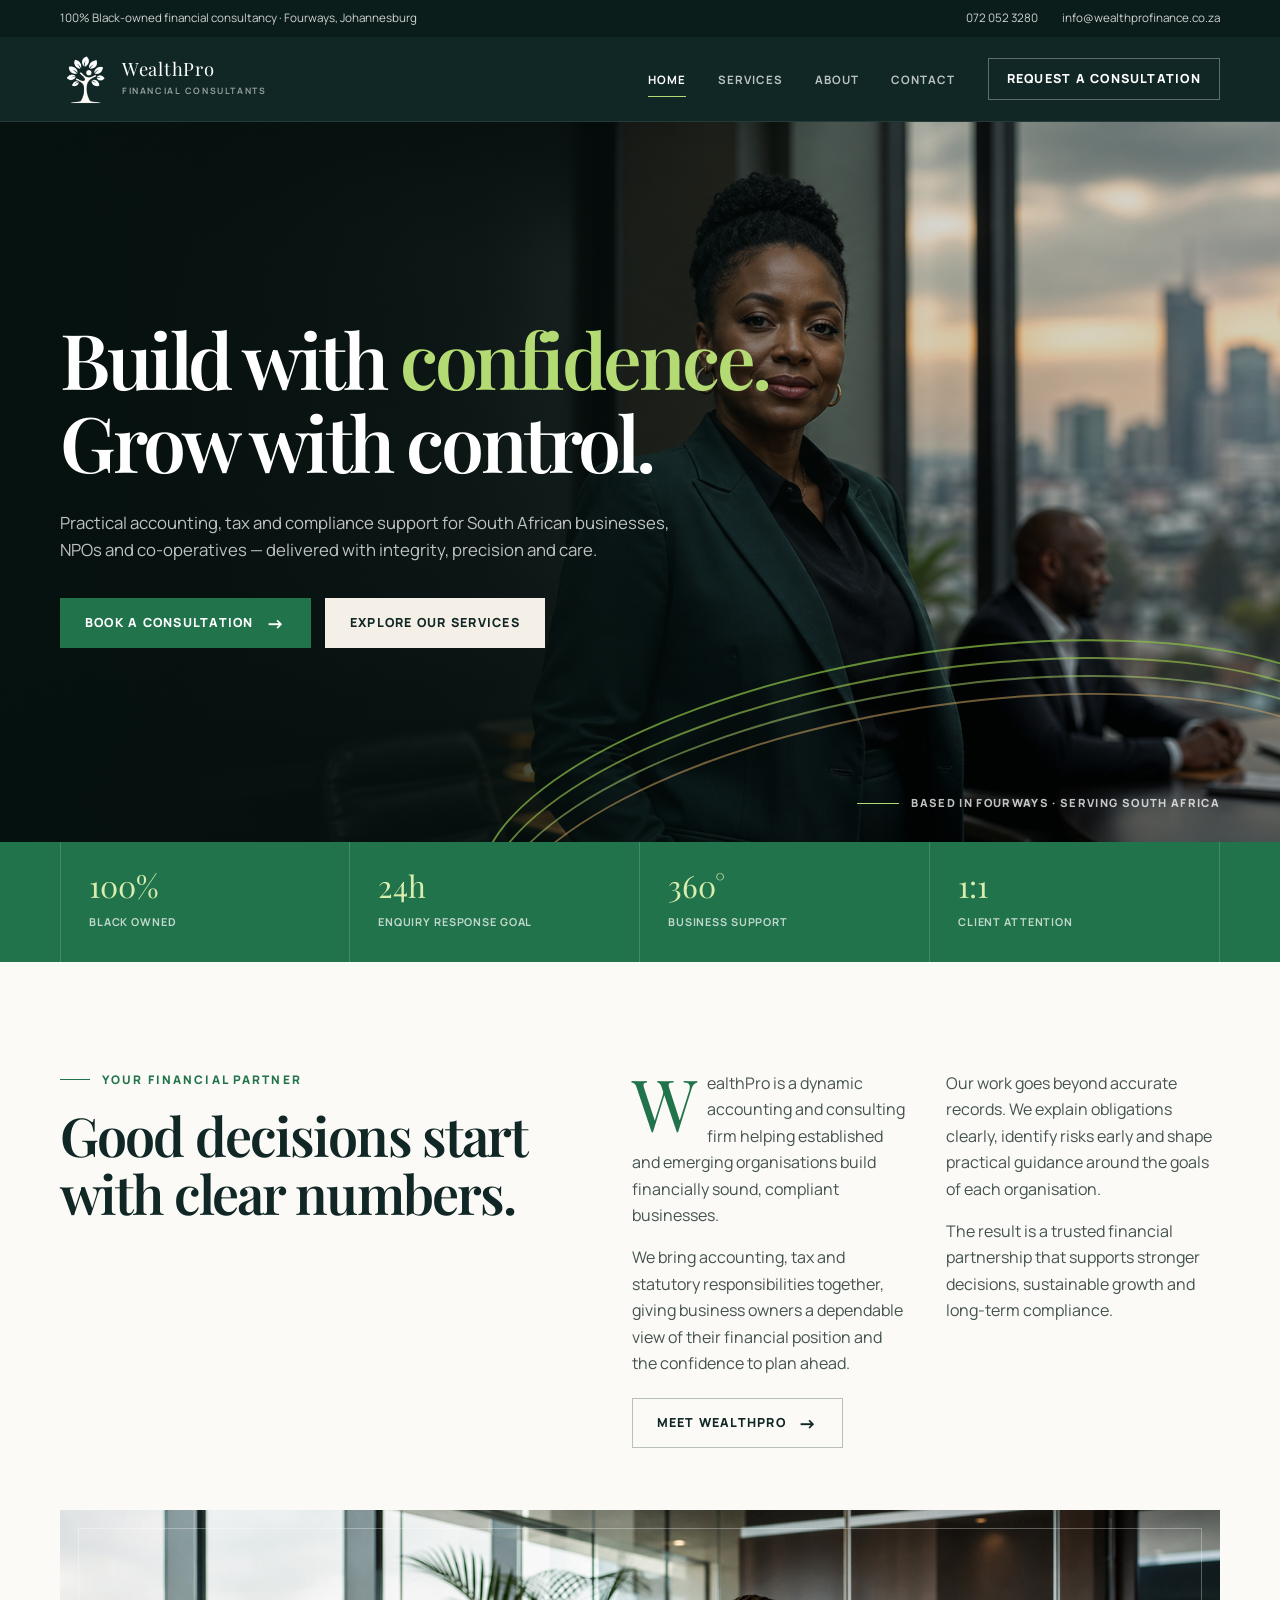
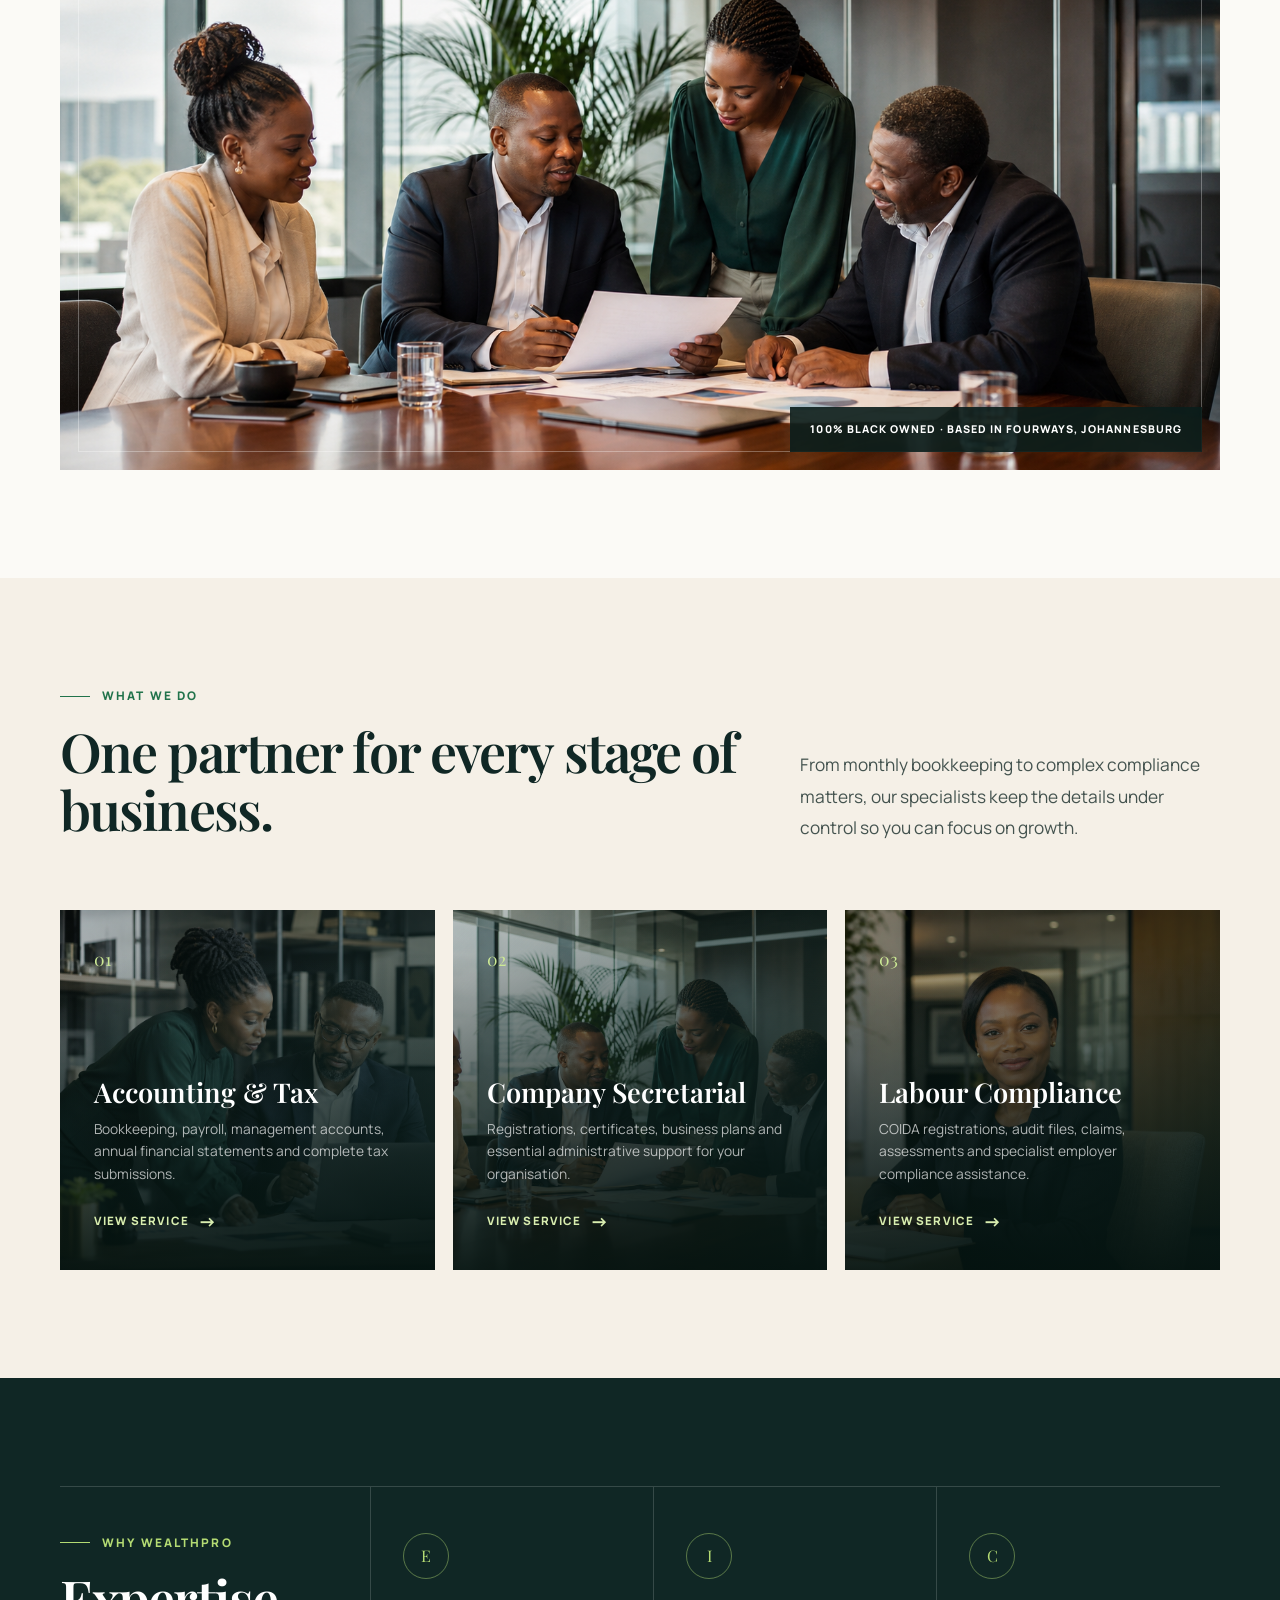
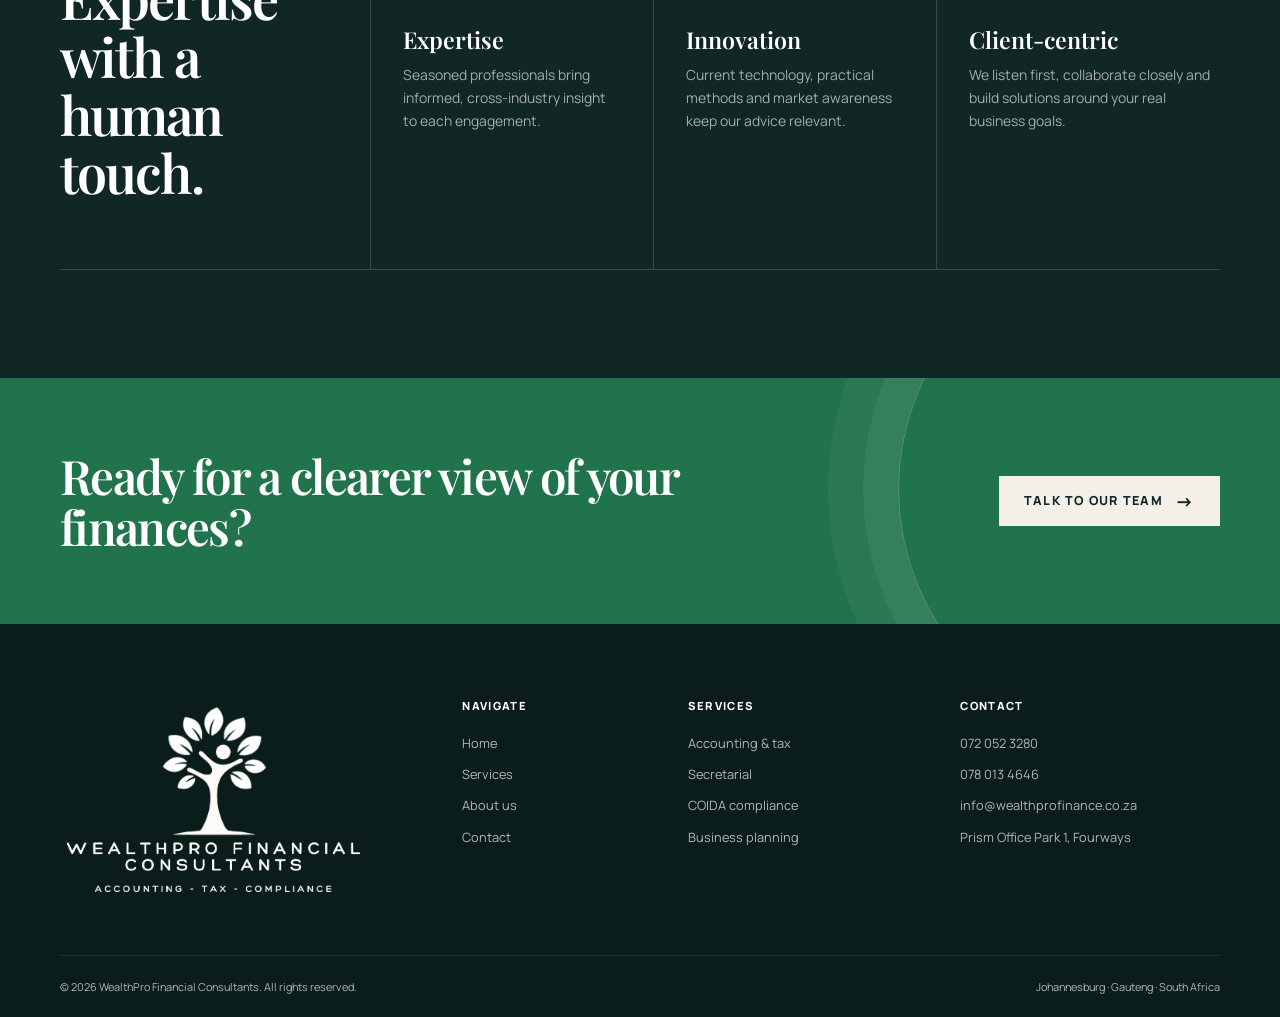
==== index.html @ bf92d9a1 "init" ====
<!doctype html>
<html lang="en">
  <head>
    <meta charset="utf-8" />
    <meta name="viewport" content="width=device-width, initial-scale=1" />
    <meta
      name="description"
      content="WealthPro Financial Consultants provides accounting, tax, payroll, secretarial and compliance services in Fourways, Johannesburg."
    />
    <title>
      WealthPro Financial Consultants | Accounting, Tax &amp; Compliance
    </title>
    <link rel="icon" type="image/png" href="icon.png" />
    <link rel="preconnect" href="https://fonts.googleapis.com" />
    <link rel="preconnect" href="https://fonts.gstatic.com" crossorigin />
    <link
      href="https://fonts.googleapis.com/css2?family=Manrope:wght@400;500;600;700;800&amp;family=Playfair+Display:wght@500;600&amp;display=swap"
      rel="stylesheet"
    />
    <link rel="stylesheet" href="styles.css" />
  </head>
  <body>
    <div class="topbar">
      <div class="container topbar-inner">
        <span
          >100% Black-owned financial consultancy · Fourways, Johannesburg</span
        >
        <div class="topbar-links">
          <a href="tel:+27720523280">072 052 3280</a
          ><a href="mailto:info@wealthprofinance.co.za"
            >info@wealthprofinance.co.za</a
          >
        </div>
      </div>
    </div>
    <header class="site-header">
      <div class="container header-inner">
        <a
          class="brand"
          href="index.html"
          aria-label="WealthPro Financial Consultants home"
        >
          <img class="nav-icon" src="icon.png" alt="" />
          <span
            ><span class="brand-name">WealthPro</span
            ><span class="brand-sub">Financial Consultants</span></span
          >
        </a>
        <button
          class="menu-toggle"
          aria-label="Toggle menu"
          aria-expanded="false"
        >
          <span></span><span></span><span></span>
        </button>
        <nav class="site-nav" aria-label="Main navigation">
          <a class="active" href="index.html">Home</a>
          <a href="services.html">Services</a>
          <a href="about.html">About</a>
          <a href="contact.html">Contact</a>
          <a class="button nav-cta" href="contact.html"
            >Request a consultation</a
          >
        </nav>
      </div>
    </header>

    <main>
      <section class="hero">
        <div class="container">
          <div class="hero-content reveal">
            <h1>Build with <em>confidence.</em> Grow with control.</h1>
            <p class="hero-copy">
              Practical accounting, tax and compliance support for South African
              businesses, NPOs and co-operatives — delivered with integrity,
              precision and care.
            </p>
            <div class="hero-actions">
              <a class="button" href="contact.html"
                >Book a consultation <span class="arrow">→</span></a
              >
              <a class="button button-light" href="services.html"
                >Explore our services</a
              >
            </div>
          </div>
      </div>
      <span class="hero-note">Based in Fourways · Serving South Africa</span>
      <div class="hero-lines" aria-hidden="true">
        <span></span><span></span><span></span><span></span>
      </div>
    </section>

      <section class="trust-strip" aria-label="WealthPro highlights">
        <div class="container trust-grid">
          <div class="trust-item">
            <span class="trust-number">100%</span
            ><span class="trust-label">Black owned</span>
          </div>
          <div class="trust-item">
            <span class="trust-number">24h</span
            ><span class="trust-label">Enquiry response goal</span>
          </div>
          <div class="trust-item">
            <span class="trust-number">360°</span
            ><span class="trust-label">Business support</span>
          </div>
          <div class="trust-item">
            <span class="trust-number">1:1</span
            ><span class="trust-label">Client attention</span>
          </div>
        </div>
      </section>

      <section class="section">
        <div class="container">
          <div class="story-grid home-story-intro">
            <div class="reveal">
              <p class="eyebrow">Your financial partner</p>
              <h2>Good decisions start with clear numbers.</h2>
            </div>
            <div class="reveal">
              <div class="story-copy">
                <p>
                  WealthPro is a dynamic accounting and consulting firm helping
                  established and emerging organisations build financially
                  sound, compliant businesses.
                </p>
                <p>
                  We bring accounting, tax and statutory responsibilities
                  together, giving business owners a dependable view of their
                  financial position and the confidence to plan ahead.
                </p>
                <p>
                  Our work goes beyond accurate records. We explain obligations
                  clearly, identify risks early and shape practical guidance
                  around the goals of each organisation.
                </p>
                <p>
                  The result is a trusted financial partnership that supports
                  stronger decisions, sustainable growth and long-term
                  compliance.
                </p>
              </div>
              <a class="button button-outline home-story-action" href="about.html"
                >Meet WealthPro <span class="arrow">→</span></a
              >
            </div>
          </div>
          <div class="home-story-image reveal">
            <img
              src="assets/images/wealthpro-team.png"
              alt="Black South African financial consultants collaborating around a boardroom table"
            />
            <span>100% Black owned · Based in Fourways, Johannesburg</span>
          </div>
        </div>
      </section>

      <section class="section section-cream">
        <div class="container">
          <div class="heading-row reveal">
            <div>
              <p class="eyebrow">What we do</p>
              <h2>One partner for every stage of business.</h2>
            </div>
            <p class="lead">
              From monthly bookkeeping to complex compliance matters, our
              specialists keep the details under control so you can focus on
              growth.
            </p>
          </div>
          <div class="services-grid">
            <article class="service-card reveal">
              <span class="card-index">01</span>
              <h3>Accounting &amp; Tax</h3>
              <p>
                Bookkeeping, payroll, management accounts, annual financial
                statements and complete tax submissions.
              </p>
              <a class="text-link" href="services.html#accounting"
                >View service <span class="arrow">→</span></a
              >
            </article>
            <article class="service-card reveal">
              <span class="card-index">02</span>
              <h3>Company Secretarial</h3>
              <p>
                Registrations, certificates, business plans and essential
                administrative support for your organisation.
              </p>
              <a class="text-link" href="services.html#secretarial"
                >View service <span class="arrow">→</span></a
              >
            </article>
            <article class="service-card reveal">
              <span class="card-index">03</span>
              <h3>Labour Compliance</h3>
              <p>
                COIDA registrations, audit files, claims, assessments and
                specialist employer compliance assistance.
              </p>
              <a class="text-link" href="services.html#compliance"
                >View service <span class="arrow">→</span></a
              >
            </article>
          </div>
        </div>
      </section>

      <section class="section section-dark">
        <div class="container values-grid">
          <div class="values-intro reveal">
            <p class="eyebrow">Why WealthPro</p>
            <h2>Expertise with a human touch.</h2>
          </div>
          <article class="value-card reveal">
            <span class="value-icon">E</span>
            <h3>Expertise</h3>
            <p>
              Seasoned professionals bring informed, cross-industry insight to
              each engagement.
            </p>
          </article>
          <article class="value-card reveal">
            <span class="value-icon">I</span>
            <h3>Innovation</h3>
            <p>
              Current technology, practical methods and market awareness keep
              our advice relevant.
            </p>
          </article>
          <article class="value-card reveal">
            <span class="value-icon">C</span>
            <h3>Client-centric</h3>
            <p>
              We listen first, collaborate closely and build solutions around
              your real business goals.
            </p>
          </article>
        </div>
      </section>

      <section class="section-sm cta">
        <div class="container cta-inner reveal">
          <h2>Ready for a clearer view of your finances?</h2>
          <a class="button button-light" href="contact.html"
            >Talk to our team <span class="arrow">→</span></a
          >
        </div>
      </section>
    </main>

    <footer class="site-footer">
      <div class="container footer-main">
        <div class="footer-brand">
          <a href="index.html"
            ><img
              class="footer-logo"
              src="logo.png"
              alt="WealthPro Financial Consultants — Accounting, Tax and Compliance"
          /></a>
          
        </div>
        <div>
          <h3 class="footer-title">Navigate</h3>
          <div class="footer-links">
            <a href="index.html">Home</a><a href="services.html">Services</a
            ><a href="about.html">About us</a><a href="contact.html">Contact</a>
          </div>
        </div>
        <div>
          <h3 class="footer-title">Services</h3>
          <div class="footer-links">
            <a href="services.html#accounting">Accounting &amp; tax</a
            ><a href="services.html#secretarial">Secretarial</a
            ><a href="services.html#compliance">COIDA compliance</a
            ><a href="services.html#planning">Business planning</a>
          </div>
        </div>
        <div class="footer-contact">
          <h3 class="footer-title">Contact</h3>
          <div class="footer-links">
            <a href="tel:+27720523280">072 052 3280</a
            ><a href="tel:+27780134646">078 013 4646</a
            ><a href="mailto:info@wealthprofinance.co.za"
              >info@wealthprofinance.co.za</a
            ><span>Prism Office Park 1, Fourways</span>
          </div>
        </div>
      </div>
      <div class="container footer-bottom">
        <span
          >© <span data-year></span> WealthPro Financial Consultants. All rights
          reserved.</span
        ><span>Johannesburg · Gauteng · South Africa</span>
      </div>
    </footer>
    <script src="script.js"></script>
  </body>
</html>
---- styles.css ----
:root {
  --ink: #102725;
  --ink-2: #173532;
  --green: #21734b;
  --green-bright: #88be45;
  --gold: #c8a35f;
  --cream: #f5f0e7;
  --paper: #fbfaf6;
  --white: #ffffff;
  --muted: #66736f;
  --line: rgba(16, 39, 37, 0.14);
  --shadow: 0 24px 60px rgba(16, 39, 37, 0.13);
  --serif: "Playfair Display", Georgia, serif;
  --sans: "Manrope", Arial, sans-serif;
}

* { box-sizing: border-box; }
html { scroll-behavior: smooth; }
body {
  margin: 0;
  color: var(--ink);
  background: var(--paper);
  font-family: var(--sans);
  line-height: 1.65;
  -webkit-font-smoothing: antialiased;
}
body.menu-open { overflow: hidden; }
img { display: block; width: 100%; }
a { color: inherit; text-decoration: none; }
button, input, textarea, select { font: inherit; }

.container { width: min(1160px, calc(100% - 40px)); margin-inline: auto; }
.section { padding: 108px 0; }
.section-sm { padding: 72px 0; }
.section-dark { color: var(--white); background: var(--ink); }
.section-cream { background: var(--cream); }
.eyebrow {
  display: flex;
  align-items: center;
  gap: 12px;
  margin: 0 0 16px;
  color: var(--green);
  font-size: 0.74rem;
  font-weight: 800;
  letter-spacing: 0.18em;
  text-transform: uppercase;
}
.eyebrow::before { width: 30px; height: 1px; content: ""; background: currentColor; }
.section-dark .eyebrow, .hero .eyebrow, .page-hero .eyebrow { color: #b4db73; }
h1, h2, h3 { margin-top: 0; font-family: var(--serif); font-weight: 600; line-height: 1.08; }
h1 { font-size: clamp(3.1rem, 6vw, 6.2rem); letter-spacing: -0.045em; }
h2 { margin-bottom: 22px; font-size: clamp(2.3rem, 4.2vw, 4.4rem); letter-spacing: -0.035em; }
h3 { font-size: 1.45rem; }
p { margin-top: 0; }
.lead { color: #44534f; font-size: 1.08rem; line-height: 1.8; }
.section-dark .lead { color: rgba(255,255,255,.7); }
.button {
  display: inline-flex;
  min-height: 50px;
  align-items: center;
  justify-content: center;
  gap: 12px;
  padding: 0 24px;
  border: 1px solid var(--green);
  background: var(--green);
  color: white;
  cursor: pointer;
  font-size: .78rem;
  font-weight: 800;
  letter-spacing: .1em;
  text-transform: uppercase;
  transition: .25s ease;
}
.button:hover { transform: translateY(-2px); background: #185f3d; border-color: #185f3d; }
.button-light { color: var(--ink); background: var(--cream); border-color: var(--cream); }
.button-light:hover { background: white; border-color: white; }
.button-outline { color: var(--ink); background: transparent; border-color: rgba(16,39,37,.28); }
.button-outline:hover { color: white; background: var(--ink); border-color: var(--ink); }
.arrow { font-size: 1.15rem; transition: transform .2s ease; }
.button:hover .arrow, .text-link:hover .arrow { transform: translateX(4px); }

.topbar { padding: 9px 0; color: rgba(255,255,255,.8); background: #0b1d1b; font-size: .73rem; }
.topbar-inner { display: flex; justify-content: space-between; gap: 20px; }
.topbar a:hover { color: white; }
.topbar-links { display: flex; gap: 24px; }
.site-header { position: relative; z-index: 50; color: white; background: var(--ink); border-bottom: 1px solid rgba(255,255,255,.09); }
.header-inner { display: flex; min-height: 84px; align-items: center; justify-content: space-between; }
.brand { display: inline-flex; align-items: center; gap: 12px; }
.nav-icon { width: 50px; height: 50px; object-fit: contain; }
.brand-name { display: block; font-family: var(--serif); font-size: 1.15rem; line-height: 1; letter-spacing: .04em; }
.brand-sub { display: block; margin-top: 5px; color: rgba(255,255,255,.55); font-size: .55rem; font-weight: 700; letter-spacing: .18em; text-transform: uppercase; }
.site-nav { display: flex; align-items: center; gap: 32px; }
.site-nav > a:not(.button) { position: relative; color: rgba(255,255,255,.72); font-size: .72rem; font-weight: 700; letter-spacing: .09em; text-transform: uppercase; }
.site-nav > a:not(.button)::after { position: absolute; right: 0; bottom: -8px; left: 0; height: 1px; content: ""; background: #b4db73; transform: scaleX(0); transform-origin: right; transition: transform .2s; }
.site-nav > a:hover, .site-nav > a.active { color: white; }
.site-nav > a:hover::after, .site-nav > a.active::after { transform: scaleX(1); transform-origin: left; }
.nav-cta { min-height: 42px; padding-inline: 18px; background: transparent; border-color: rgba(255,255,255,.32); }
.menu-toggle { display: none; width: 46px; height: 46px; padding: 0; border: 1px solid rgba(255,255,255,.2); background: transparent; color: white; cursor: pointer; }
.menu-toggle span { display: block; width: 20px; height: 1px; margin: 5px auto; background: currentColor; }

.hero { position: relative; min-height: 720px; display: grid; align-items: center; overflow: hidden; color: white; background: #101917; }
.hero::before { position: absolute; inset: 0; content: ""; background: linear-gradient(90deg, rgba(6,18,16,.96) 0%, rgba(6,18,16,.78) 38%, rgba(6,18,16,.16) 72%), url("assets/images/wealthpro-hero.png") 60% center/cover no-repeat; }
.hero-lines { position: absolute; z-index: 1; right: -9%; bottom: -150px; width: 72%; height: 340px; pointer-events: none; transform: rotate(-9deg); }
.hero-lines span { position: absolute; inset: 0; border: 2px solid rgba(136,190,69,.72); border-radius: 50%; }
.hero-lines span:nth-child(2) { inset: 18px 2px -18px; border-color: rgba(157,202,79,.62); }
.hero-lines span:nth-child(3) { inset: 36px 4px -36px; border-color: rgba(180,219,115,.5); }
.hero-lines span:nth-child(4) { inset: 54px 6px -54px; border-color: rgba(200,163,95,.55); }
.hero-content { position: relative; z-index: 1; width: min(750px, 65%); padding: 90px 0; }
.hero h1 { margin-bottom: 26px; }
.hero h1 em { color: #b4db73; font-style: normal; }
.hero-copy { max-width: 650px; margin-bottom: 34px; color: rgba(255,255,255,.74); font-size: 1.05rem; }
.hero-actions { display: flex; flex-wrap: wrap; gap: 14px; }
.hero-note { position: absolute; z-index: 2; right: max(30px, calc((100% - 1160px)/2)); bottom: 30px; display: flex; align-items: center; gap: 12px; color: rgba(255,255,255,.75); font-size: .7rem; font-weight: 800; letter-spacing: .12em; text-transform: uppercase; }
.hero-note::before { width: 42px; height: 1px; content: ""; background: #b4db73; }

.trust-strip { position: relative; z-index: 3; color: white; background: var(--green); }
.trust-grid { display: grid; grid-template-columns: repeat(4, 1fr); }
.trust-item { padding: 29px 28px; border-right: 1px solid rgba(255,255,255,.16); }
.trust-item:first-child { border-left: 1px solid rgba(255,255,255,.16); }
.trust-number { display: block; margin-bottom: 5px; color: #d9edae; font-family: var(--serif); font-size: 1.9rem; line-height: 1; }
.trust-label { color: rgba(255,255,255,.72); font-size: .68rem; font-weight: 700; letter-spacing: .08em; text-transform: uppercase; }

.split { display: grid; grid-template-columns: 1fr 1fr; align-items: center; gap: clamp(50px, 8vw, 110px); }
.image-frame { position: relative; }
.image-frame img { min-height: 580px; object-fit: cover; }
.image-frame::before { position: absolute; z-index: 2; top: -18px; left: -18px; width: 110px; height: 110px; content: ""; border-top: 2px solid var(--gold); border-left: 2px solid var(--gold); }
.image-frame::after { position: absolute; right: -20px; bottom: -20px; width: 42%; height: 42%; content: ""; background: var(--green); z-index: -1; }
.check-list { display: grid; gap: 16px; margin: 28px 0 34px; padding: 0; list-style: none; }
.check-list li { display: flex; gap: 13px; color: #354541; }
.check-list li::before { display: grid; flex: 0 0 23px; height: 23px; place-items: center; border-radius: 50%; content: "✓"; color: var(--green); background: #e4eedf; font-size: .72rem; font-weight: 900; }

.heading-row { display: flex; align-items: end; justify-content: space-between; gap: 50px; margin-bottom: 50px; }
.heading-row > :first-child { max-width: 700px; }
.heading-row .lead { max-width: 420px; }
.services-grid { display: grid; grid-template-columns: repeat(3, 1fr); gap: 18px; }
.service-card { position: relative; min-height: 360px; display: flex; flex-direction: column; justify-content: flex-end; overflow: hidden; padding: 34px; color: white; background: #263f3b; }
.service-card::before { position: absolute; inset: 0; content: ""; background: linear-gradient(180deg, transparent 12%, rgba(4,18,15,.88) 100%); z-index: 1; }
.service-card:nth-child(1) { background: linear-gradient(135deg, rgba(16,39,37,.15), rgba(16,39,37,.9)), url("assets/images/wealthpro-services.png") left center/cover; }
.service-card:nth-child(2) { background: linear-gradient(135deg, rgba(16,39,37,.25), rgba(16,39,37,.92)), url("assets/images/wealthpro-team.png") center/cover; }
.service-card:nth-child(3) { background: linear-gradient(135deg, rgba(16,39,37,.1), rgba(16,39,37,.92)), url("assets/images/wealthpro-contact.png") right center/cover; }
.service-card > * { position: relative; z-index: 2; }
.card-index { margin-bottom: auto; color: #cce995; font-family: var(--serif); font-size: 1.1rem; }
.service-card h3 { margin-bottom: 10px; font-size: 1.7rem; }
.service-card p { margin-bottom: 20px; color: rgba(255,255,255,.68); font-size: .86rem; }
.text-link { display: inline-flex; align-items: center; gap: 9px; color: #d8edaf; font-size: .72rem; font-weight: 800; letter-spacing: .1em; text-transform: uppercase; }

.values-grid { display: grid; grid-template-columns: 1.1fr repeat(3, 1fr); border-top: 1px solid rgba(255,255,255,.16); border-bottom: 1px solid rgba(255,255,255,.16); }
.values-intro, .value-card { padding: 46px 32px; border-right: 1px solid rgba(255,255,255,.16); }
.values-intro { padding-left: 0; }
.value-card:last-child { border-right: 0; padding-right: 0; }
.value-icon { display: grid; width: 46px; height: 46px; margin-bottom: 48px; place-items: center; border: 1px solid rgba(180,219,115,.45); border-radius: 50%; color: #b4db73; font-family: var(--serif); }
.value-card h3 { margin-bottom: 12px; }
.value-card p { color: rgba(255,255,255,.62); font-size: .87rem; }

.cta { position: relative; overflow: hidden; color: white; background: var(--green); }
.cta::after { position: absolute; top: -140px; right: -120px; width: 500px; height: 500px; content: ""; border: 1px solid rgba(255,255,255,.22); border-radius: 50%; box-shadow: 0 0 0 35px rgba(255,255,255,.05), 0 0 0 70px rgba(255,255,255,.04); }
.cta-inner { position: relative; z-index: 2; display: flex; align-items: center; justify-content: space-between; gap: 50px; }
.cta h2 { max-width: 760px; margin: 0; font-size: clamp(2rem, 3.7vw, 3.7rem); }

.site-footer { color: rgba(255,255,255,.68); background: #0b1d1b; }
.footer-main { display: grid; grid-template-columns: 1.45fr .7fr .9fr 1.1fr; gap: 60px; padding: 76px 0 56px; }
.footer-brand p { max-width: 330px; margin-top: 22px; font-size: .82rem; }
.footer-logo { width: clamp(220px, 24vw, 330px); max-width: 100%; height: auto; }
.footer-title { margin: 0 0 21px; color: white; font-family: var(--sans); font-size: .7rem; font-weight: 800; letter-spacing: .12em; text-transform: uppercase; }
.footer-links { display: grid; gap: 10px; font-size: .8rem; }
.footer-links a:hover { color: white; }
.footer-bottom { display: flex; justify-content: space-between; gap: 30px; padding: 22px 0; border-top: 1px solid rgba(255,255,255,.09); font-size: .68rem; }

.page-hero { position: relative; min-height: 470px; display: grid; align-items: end; overflow: hidden; padding: 90px 0; color: white; background: var(--ink); }
.page-hero::before { position: absolute; inset: 0; content: ""; opacity: .3; background-size: cover; background-position: center; }
.page-hero::after { position: absolute; inset: 0; content: ""; background: linear-gradient(90deg, rgba(8,27,24,.94), rgba(8,27,24,.34)); }
.page-services::before { background-image: url("assets/images/wealthpro-services.png"); }
.page-about::before { background-image: url("assets/images/wealthpro-team.png"); }
.page-contact::before { background-image: url("assets/images/wealthpro-contact.png"); background-position: 65% 35%; }
.page-hero .container { position: relative; z-index: 2; }
.page-hero h1 { max-width: 900px; margin: 0; font-size: clamp(3rem, 6vw, 5.7rem); }
.page-hero p { max-width: 620px; margin: 24px 0 0; color: rgba(255,255,255,.72); }
.crumb { position: absolute; z-index: 2; top: 34px; left: max(20px, calc((100% - 1160px)/2)); color: rgba(255,255,255,.55); font-size: .7rem; font-weight: 700; letter-spacing: .1em; text-transform: uppercase; }
.crumb span { color: #b4db73; }

.service-detail-grid { display: grid; grid-template-columns: repeat(2, 1fr); gap: 20px; }
.detail-card { padding: 42px; background: white; border: 1px solid var(--line); transition: .25s ease; }
.detail-card:hover { transform: translateY(-4px); box-shadow: var(--shadow); }
.detail-card.featured { color: white; background: var(--ink); }
.detail-card .card-index { color: var(--green); }
.detail-card.featured .card-index { color: #b4db73; }
.detail-card h3 { margin: 16px 0 23px; font-size: 2rem; }
.detail-list { display: grid; grid-template-columns: 1fr 1fr; gap: 10px 20px; margin: 0; padding: 0; list-style: none; }
.detail-list li { position: relative; padding-left: 17px; color: #56645f; font-size: .84rem; }
.detail-list li::before { position: absolute; top: 9px; left: 0; width: 5px; height: 5px; content: ""; border-radius: 50%; background: var(--green-bright); }
.featured .detail-list li { color: rgba(255,255,255,.68); }
.compliance-panel { display: grid; grid-template-columns: .8fr 1.2fr; gap: 70px; align-items: start; }
.number-list { display: grid; grid-template-columns: 1fr 1fr; gap: 0 35px; counter-reset: services; }
.number-list div { position: relative; padding: 20px 0 20px 45px; border-top: 1px solid rgba(255,255,255,.16); color: rgba(255,255,255,.72); font-size: .86rem; counter-increment: services; }
.number-list div::before { position: absolute; left: 0; color: #b4db73; content: "0" counter(services); font-family: var(--serif); }

.story-grid { display: grid; grid-template-columns: .9fr 1.1fr; gap: 90px; }
.story-copy { columns: 2; column-gap: 40px; color: #44534f; }
.story-copy p:first-child::first-letter { float: left; margin: 5px 10px 0 0; color: var(--green); font-family: var(--serif); font-size: 4.5rem; line-height: .75; }
.home-story-intro { align-items: start; }
.home-story-action { margin-top: 22px; }
.home-story-image { position: relative; margin-top: 62px; overflow: hidden; }
.home-story-image::before { position: absolute; z-index: 2; inset: 18px; content: ""; border: 1px solid rgba(255,255,255,.3); pointer-events: none; }
.home-story-image img { height: clamp(360px, 48vw, 560px); object-fit: cover; object-position: center 44%; }
.home-story-image span { position: absolute; z-index: 3; right: 18px; bottom: 18px; padding: 14px 20px; color: white; background: rgba(11,29,27,.9); font-size: .67rem; font-weight: 800; letter-spacing: .1em; text-transform: uppercase; }
.mission-grid { display: grid; grid-template-columns: 1fr 1fr; }
.mission-card { min-height: 470px; padding: 70px; }
.mission-card:first-child { color: white; background: var(--green); }
.mission-card:last-child { background: var(--cream); }
.mission-card .eyebrow { color: inherit; opacity: .7; }
.mission-card h2 { font-size: clamp(2.2rem, 4vw, 3.7rem); }
.mission-card p { color: inherit; opacity: .78; }
.ownership-band { display: flex; align-items: center; gap: 60px; padding: 45px 0; }
.ownership-number { flex: 0 0 auto; color: #b4db73; font-family: var(--serif); font-size: clamp(4rem, 8vw, 8rem); line-height: .8; }
.ownership-band h2 { margin-bottom: 8px; font-size: 2.1rem; }
.ownership-band p { margin: 0; color: rgba(255,255,255,.64); }

.contact-layout { display: grid; grid-template-columns: .8fr 1.2fr; gap: 90px; }
.contact-cards { display: grid; gap: 12px; margin-top: 35px; }
.contact-card { display: grid; grid-template-columns: 48px 1fr; gap: 16px; align-items: start; padding: 20px 0; border-top: 1px solid var(--line); }
.contact-card-icon { display: grid; width: 42px; height: 42px; place-items: center; border-radius: 50%; color: var(--green); background: #e5eee0; font-weight: 800; }
.contact-card-icon svg { width: 20px; height: 20px; }
.contact-card h3 { margin-bottom: 4px; font-family: var(--sans); font-size: .72rem; font-weight: 800; letter-spacing: .1em; text-transform: uppercase; }
.contact-card p, .contact-card address { margin: 0; color: #52605c; font-size: .88rem; font-style: normal; }
.contact-card a:hover { color: var(--green); }
.contact-form { padding: 48px; background: white; border-top: 4px solid var(--green); box-shadow: var(--shadow); }
.form-grid { display: grid; grid-template-columns: 1fr 1fr; gap: 20px; }
.field { display: grid; gap: 8px; }
.field.full { grid-column: 1 / -1; }
.field label { font-size: .68rem; font-weight: 800; letter-spacing: .09em; text-transform: uppercase; }
.field input, .field select, .field textarea { width: 100%; min-height: 52px; padding: 13px 15px; border: 1px solid var(--line); outline: 0; color: var(--ink); background: #fcfcfa; transition: .2s; }
.field textarea { min-height: 135px; resize: vertical; }
.field input:focus, .field select:focus, .field textarea:focus { border-color: var(--green); box-shadow: 0 0 0 3px rgba(33,115,75,.1); }
.form-note { margin: 16px 0 0; color: var(--muted); font-size: .72rem; }
.form-status { display: none; margin: 18px 0 0; padding: 13px 15px; color: #15572f; background: #e8f3e5; font-size: .8rem; }
.form-status.show { display: block; }
.map-card { display: grid; min-height: 360px; place-items: center; padding: 40px; text-align: center; color: white; background: linear-gradient(rgba(8,34,29,.76), rgba(8,34,29,.9)), radial-gradient(circle at 20% 30%, #59826d 0 2px, transparent 3px), radial-gradient(circle at 70% 45%, #8bb04d 0 3px, transparent 4px), #193934; background-size: auto, 62px 62px, 92px 92px, auto; }
.map-card h2 { margin-bottom: 12px; font-size: 2.3rem; }
.map-card p { max-width: 480px; color: rgba(255,255,255,.7); }

.reveal { opacity: 0; transform: translateY(24px); transition: opacity .7s ease, transform .7s ease; }
.reveal.visible { opacity: 1; transform: none; }

@media (max-width: 980px) {
  .topbar { display: none; }
  .menu-toggle { display: block; }
  .site-nav { position: fixed; inset: 84px 0 0; display: flex; flex-direction: column; align-items: stretch; gap: 0; padding: 32px 24px; background: #0b1d1b; transform: translateX(100%); transition: transform .28s ease; }
  .site-nav.open { transform: none; }
  .site-nav > a:not(.button) { padding: 18px 0; border-bottom: 1px solid rgba(255,255,255,.1); font-size: .85rem; }
  .nav-cta { margin-top: 24px; }
  .hero { min-height: 650px; }
  .hero-content { width: min(660px, 82%); }
  .trust-grid { grid-template-columns: 1fr 1fr; }
  .trust-item:nth-child(3) { border-left: 1px solid rgba(255,255,255,.16); }
  .split, .story-grid, .contact-layout, .compliance-panel { grid-template-columns: 1fr; }
  .services-grid { grid-template-columns: 1fr 1fr; }
  .service-card:last-child { grid-column: 1 / -1; }
  .values-grid { grid-template-columns: 1fr 1fr; }
  .values-intro { grid-column: 1/-1; border-right: 0; }
  .value-card:nth-child(3) { border-right: 0; }
  .value-card:last-child { grid-column: 1/-1; padding-left: 32px; }
  .footer-main { grid-template-columns: 1.3fr 1fr 1fr; }
  .footer-brand { grid-column: 1/-1; }
  .service-detail-grid { grid-template-columns: 1fr; }
  .mission-card { padding: 55px 40px; }
}

@media (max-width: 680px) {
  .container { width: min(100% - 28px, 1160px); }
  .section { padding: 76px 0; }
  .brand-sub { display: none; }
  .header-inner { min-height: 74px; }
  .site-nav { inset-block-start: 74px; }
  .hero { min-height: 680px; align-items: end; }
  .hero::before { background: linear-gradient(0deg, rgba(6,18,16,.98) 5%, rgba(6,18,16,.58) 70%, rgba(6,18,16,.25)), url("assets/images/wealthpro-hero.png") 65% center/cover; }
  .hero-content { width: 100%; padding: 130px 0 70px; }
  .hero h1 { font-size: clamp(3rem, 15vw, 4.6rem); }
  .hero-note { display: none; }
  .hero-lines { right: -35%; bottom: -95px; width: 120%; height: 230px; }
  .hero-actions .button { width: 100%; }
  .trust-grid { grid-template-columns: 1fr 1fr; }
  .trust-item { padding: 23px 16px; }
  .trust-number { font-size: 1.45rem; }
  .heading-row { display: block; margin-bottom: 34px; }
  .services-grid, .values-grid, .mission-grid, .form-grid, .number-list { grid-template-columns: 1fr; }
  .service-card:last-child { grid-column: auto; }
  .values-intro, .value-card, .value-card:last-child { grid-column: auto; padding: 34px 0; border-right: 0; }
  .value-icon { margin-bottom: 24px; }
  .cta-inner { display: block; }
  .cta .button { margin-top: 28px; }
  .footer-main { grid-template-columns: 1fr 1fr; gap: 40px 30px; }
  .footer-brand, .footer-contact { grid-column: 1/-1; }
  .footer-logo { width: clamp(210px, 72vw, 290px); }
  .footer-bottom { display: block; }
  .footer-bottom span { display: block; margin-top: 8px; }
  .page-hero { min-height: 430px; padding: 70px 0 60px; }
  .page-hero h1 { font-size: clamp(2.8rem, 14vw, 4rem); }
  .detail-card { padding: 29px 23px; }
  .detail-list { grid-template-columns: 1fr; }
  .story-copy { columns: 1; }
  .home-story-image { margin-top: 40px; }
  .home-story-image span { right: 0; bottom: 0; left: 0; text-align: center; }
  .mission-card { min-height: auto; padding: 50px 25px; }
  .ownership-band { display: block; }
  .ownership-number { margin-bottom: 28px; }
  .contact-form { padding: 30px 22px; }
  .field.full { grid-column: auto; }
  .image-frame img { min-height: 420px; }
}

@media (prefers-reduced-motion: reduce) {
  html { scroll-behavior: auto; }
  *, *::before, *::after { transition-duration: .01ms !important; animation-duration: .01ms !important; animation-iteration-count: 1 !important; }
  .reveal { opacity: 1; transform: none; }
}
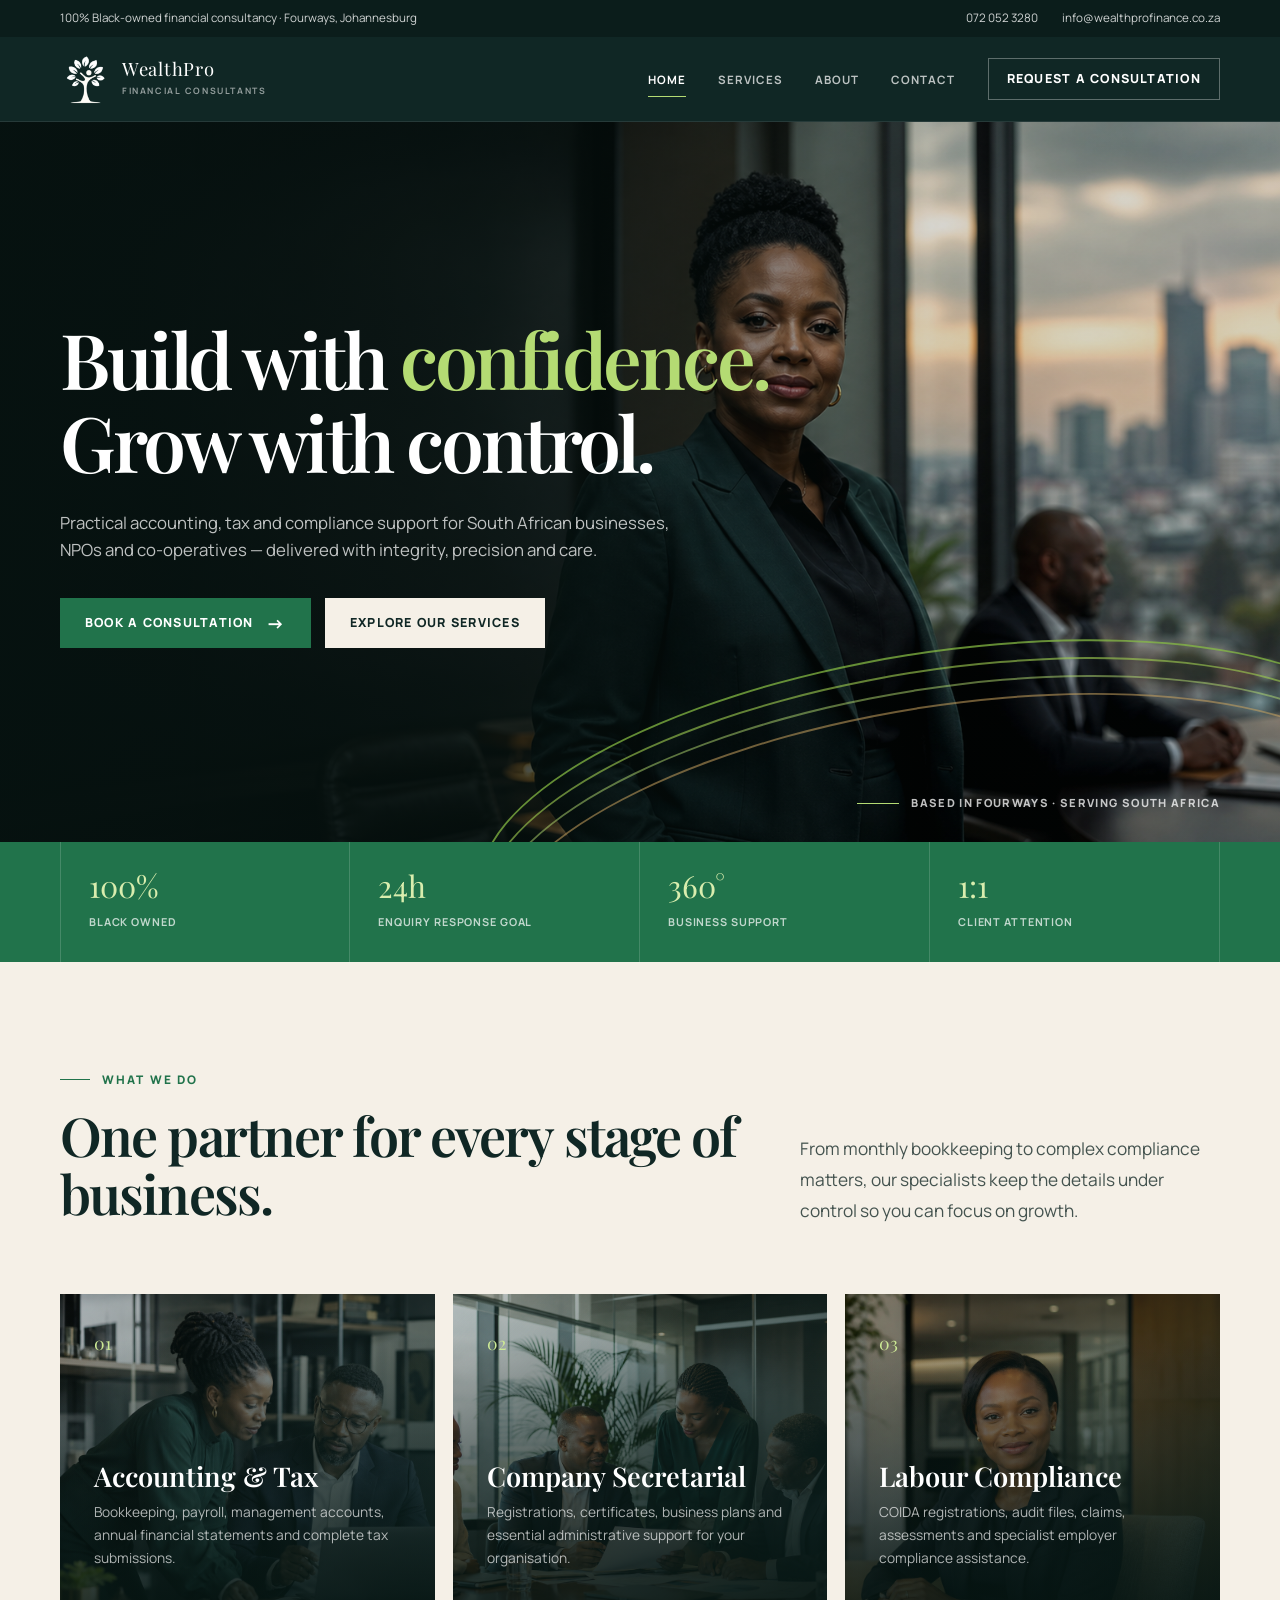
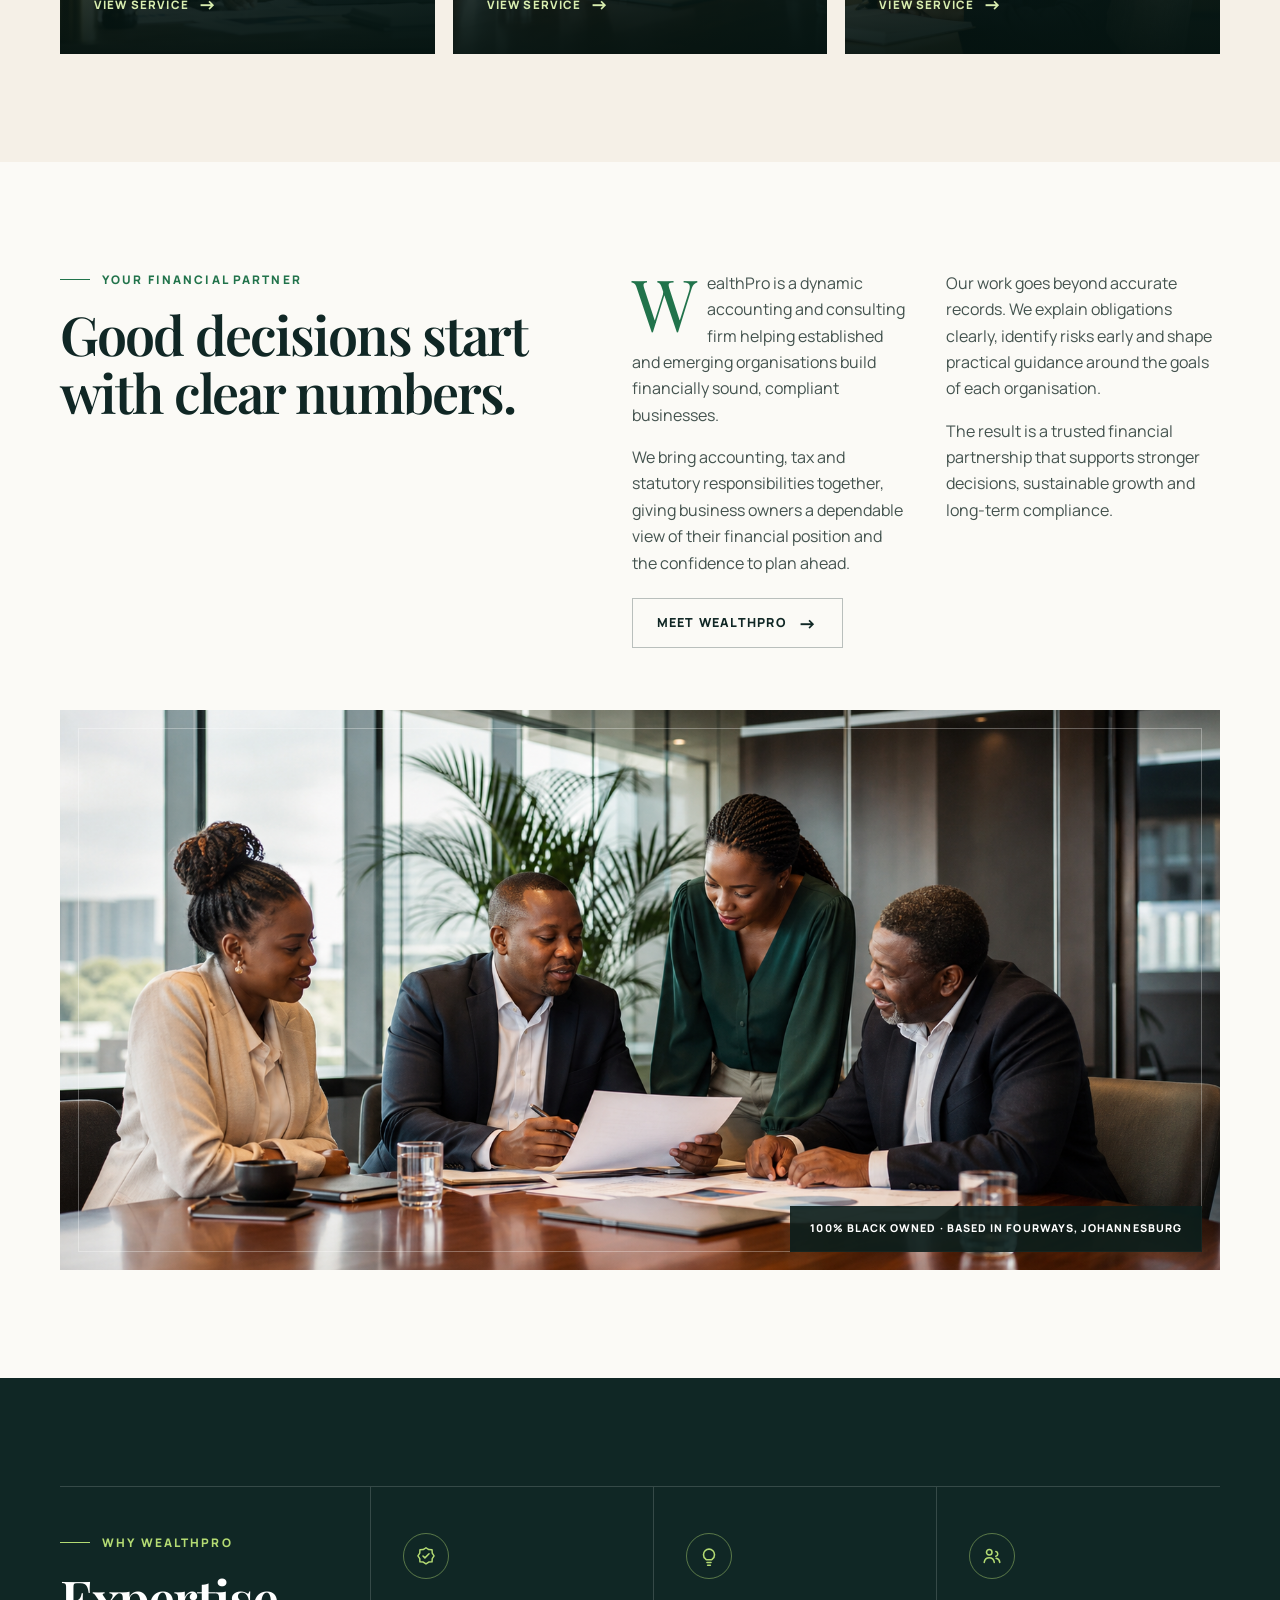
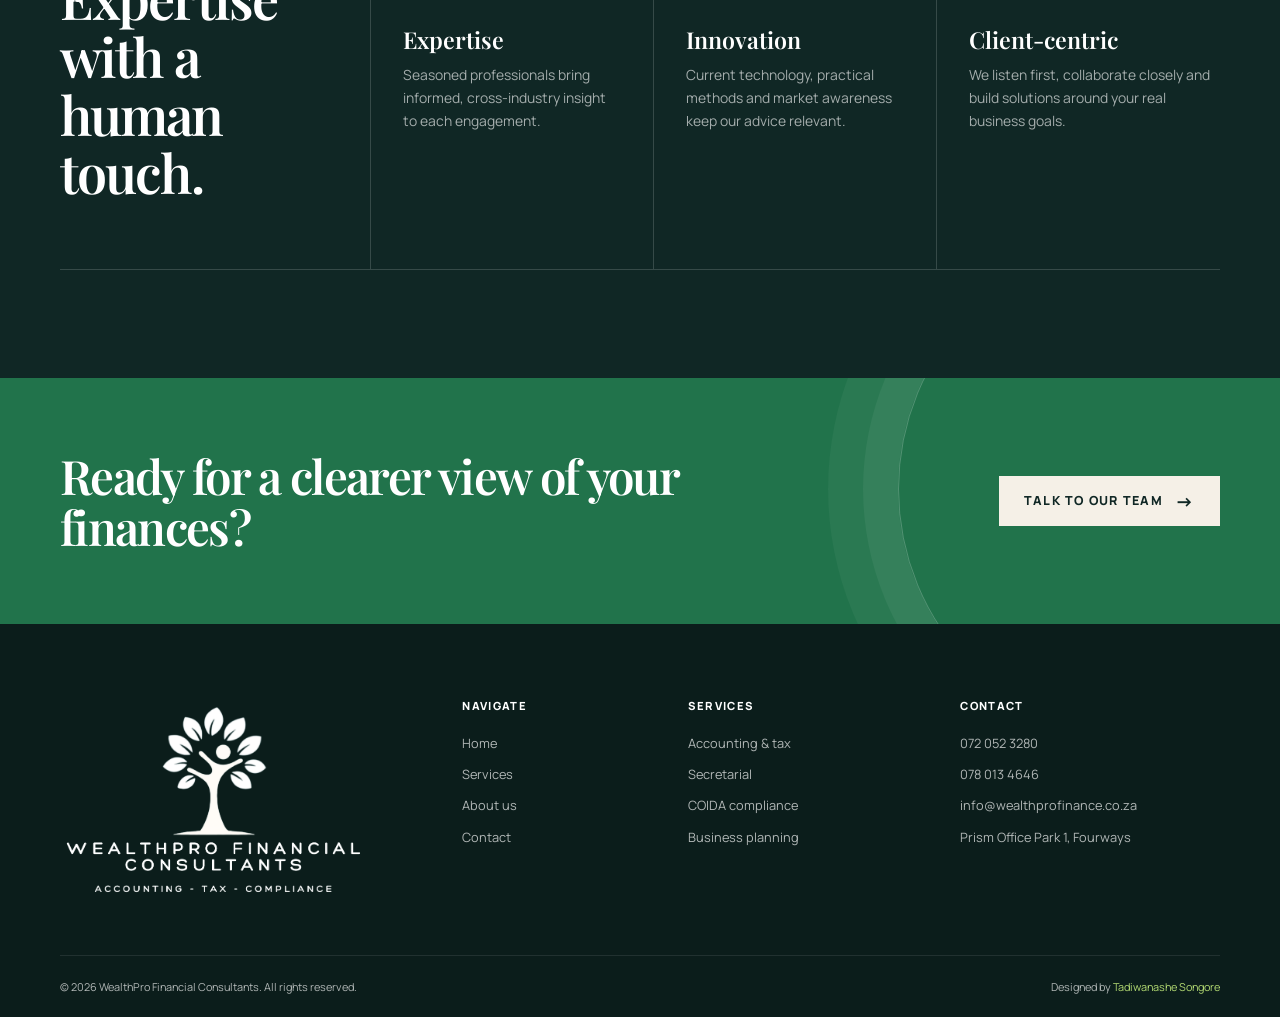
==== commit 66fbc7de: "update" ====
--- a/index.html
+++ b/index.html
@@ -112,6 +112,57 @@
         </div>
       </section>
 
+      <section class="section section-cream">
+        <div class="container">
+          <div class="heading-row reveal">
+            <div>
+              <p class="eyebrow">What we do</p>
+              <h2>One partner for every stage of business.</h2>
+            </div>
+            <p class="lead">
+              From monthly bookkeeping to complex compliance matters, our
+              specialists keep the details under control so you can focus on
+              growth.
+            </p>
+          </div>
+          <div class="services-grid">
+            <article class="service-card reveal">
+              <span class="card-index">01</span>
+              <h3>Accounting &amp; Tax</h3>
+              <p>
+                Bookkeeping, payroll, management accounts, annual financial
+                statements and complete tax submissions.
+              </p>
+              <a class="text-link" href="services.html#accounting"
+                >View service <span class="arrow">→</span></a
+              >
+            </article>
+            <article class="service-card reveal">
+              <span class="card-index">02</span>
+              <h3>Company Secretarial</h3>
+              <p>
+                Registrations, certificates, business plans and essential
+                administrative support for your organisation.
+              </p>
+              <a class="text-link" href="services.html#secretarial"
+                >View service <span class="arrow">→</span></a
+              >
+            </article>
+            <article class="service-card reveal">
+              <span class="card-index">03</span>
+              <h3>Labour Compliance</h3>
+              <p>
+                COIDA registrations, audit files, claims, assessments and
+                specialist employer compliance assistance.
+              </p>
+              <a class="text-link" href="services.html#compliance"
+                >View service <span class="arrow">→</span></a
+              >
+            </article>
+          </div>
+        </div>
+      </section>
+
       <section class="section">
         <div class="container">
           <div class="story-grid home-story-intro">
@@ -157,57 +208,6 @@
         </div>
       </section>
 
-      <section class="section section-cream">
-        <div class="container">
-          <div class="heading-row reveal">
-            <div>
-              <p class="eyebrow">What we do</p>
-              <h2>One partner for every stage of business.</h2>
-            </div>
-            <p class="lead">
-              From monthly bookkeeping to complex compliance matters, our
-              specialists keep the details under control so you can focus on
-              growth.
-            </p>
-          </div>
-          <div class="services-grid">
-            <article class="service-card reveal">
-              <span class="card-index">01</span>
-              <h3>Accounting &amp; Tax</h3>
-              <p>
-                Bookkeeping, payroll, management accounts, annual financial
-                statements and complete tax submissions.
-              </p>
-              <a class="text-link" href="services.html#accounting"
-                >View service <span class="arrow">→</span></a
-              >
-            </article>
-            <article class="service-card reveal">
-              <span class="card-index">02</span>
-              <h3>Company Secretarial</h3>
-              <p>
-                Registrations, certificates, business plans and essential
-                administrative support for your organisation.
-              </p>
-              <a class="text-link" href="services.html#secretarial"
-                >View service <span class="arrow">→</span></a
-              >
-            </article>
-            <article class="service-card reveal">
-              <span class="card-index">03</span>
-              <h3>Labour Compliance</h3>
-              <p>
-                COIDA registrations, audit files, claims, assessments and
-                specialist employer compliance assistance.
-              </p>
-              <a class="text-link" href="services.html#compliance"
-                >View service <span class="arrow">→</span></a
-              >
-            </article>
-          </div>
-        </div>
-      </section>
-
       <section class="section section-dark">
         <div class="container values-grid">
           <div class="values-intro reveal">
@@ -215,7 +215,12 @@
             <h2>Expertise with a human touch.</h2>
           </div>
           <article class="value-card reveal">
-            <span class="value-icon">E</span>
+            <span class="value-icon" aria-hidden="true">
+              <svg viewBox="0 0 24 24" fill="none">
+                <path d="M12 3 15 5l3.6.2.2 3.6 2 3-2 3-.2 3.6-3.6.2-3 2-3-2-3.6-.2-.2-3.6-2-3 2-3 .2-3.6L9 5l3-2Z" stroke="currentColor" stroke-width="1.6" stroke-linejoin="round"/>
+                <path d="m8.7 12 2.1 2.1 4.5-4.5" stroke="currentColor" stroke-width="1.7" stroke-linecap="round" stroke-linejoin="round"/>
+              </svg>
+            </span>
             <h3>Expertise</h3>
             <p>
               Seasoned professionals bring informed, cross-industry insight to
@@ -223,7 +228,12 @@
             </p>
           </article>
           <article class="value-card reveal">
-            <span class="value-icon">I</span>
+            <span class="value-icon" aria-hidden="true">
+              <svg viewBox="0 0 24 24" fill="none">
+                <path d="M8.5 15.5C7 14.4 6 12.6 6 10.5a6 6 0 1 1 12 0c0 2.1-1 3.9-2.5 5" stroke="currentColor" stroke-width="1.7" stroke-linecap="round"/>
+                <path d="M9 16h6M9.8 19h4.4M10.5 22h3" stroke="currentColor" stroke-width="1.7" stroke-linecap="round"/>
+              </svg>
+            </span>
             <h3>Innovation</h3>
             <p>
               Current technology, practical methods and market awareness keep
@@ -231,7 +241,13 @@
             </p>
           </article>
           <article class="value-card reveal">
-            <span class="value-icon">C</span>
+            <span class="value-icon" aria-hidden="true">
+              <svg viewBox="0 0 24 24" fill="none">
+                <circle cx="9" cy="8" r="3" stroke="currentColor" stroke-width="1.7"/>
+                <path d="M3.5 19c.5-3.2 2.3-5 5.5-5s5 1.8 5.5 5" stroke="currentColor" stroke-width="1.7" stroke-linecap="round"/>
+                <path d="M16.2 7.2a2.6 2.6 0 0 1 0 5.1M16.5 14.5c2.4.4 3.7 1.9 4 4.5" stroke="currentColor" stroke-width="1.7" stroke-linecap="round"/>
+              </svg>
+            </span>
             <h3>Client-centric</h3>
             <p>
               We listen first, collaborate closely and build solutions around
@@ -293,7 +309,12 @@
         <span
           >© <span data-year></span> WealthPro Financial Consultants. All rights
           reserved.</span
-        ><span>Johannesburg · Gauteng · South Africa</span>
+        ><span
+          >Designed by
+          <a href="https://tadi-i.github.io/My-Profile/" target="_blank" rel="noopener"
+            >Tadiwanashe Songore</a
+          ></span
+        >
       </div>
     </footer>
     <script src="script.js"></script>
--- a/styles.css
+++ b/styles.css
@@ -149,6 +149,7 @@
 .values-intro { padding-left: 0; }
 .value-card:last-child { border-right: 0; padding-right: 0; }
 .value-icon { display: grid; width: 46px; height: 46px; margin-bottom: 48px; place-items: center; border: 1px solid rgba(180,219,115,.45); border-radius: 50%; color: #b4db73; font-family: var(--serif); }
+.value-icon svg { width: 22px; height: 22px; }
 .value-card h3 { margin-bottom: 12px; }
 .value-card p { color: rgba(255,255,255,.62); font-size: .87rem; }
 
@@ -165,6 +166,8 @@
 .footer-links { display: grid; gap: 10px; font-size: .8rem; }
 .footer-links a:hover { color: white; }
 .footer-bottom { display: flex; justify-content: space-between; gap: 30px; padding: 22px 0; border-top: 1px solid rgba(255,255,255,.09); font-size: .68rem; }
+.footer-bottom a { color: #b4db73; }
+.footer-bottom a:hover { color: white; }
 
 .page-hero { position: relative; min-height: 470px; display: grid; align-items: end; overflow: hidden; padding: 90px 0; color: white; background: var(--ink); }
 .page-hero::before { position: absolute; inset: 0; content: ""; opacity: .3; background-size: cover; background-position: center; }
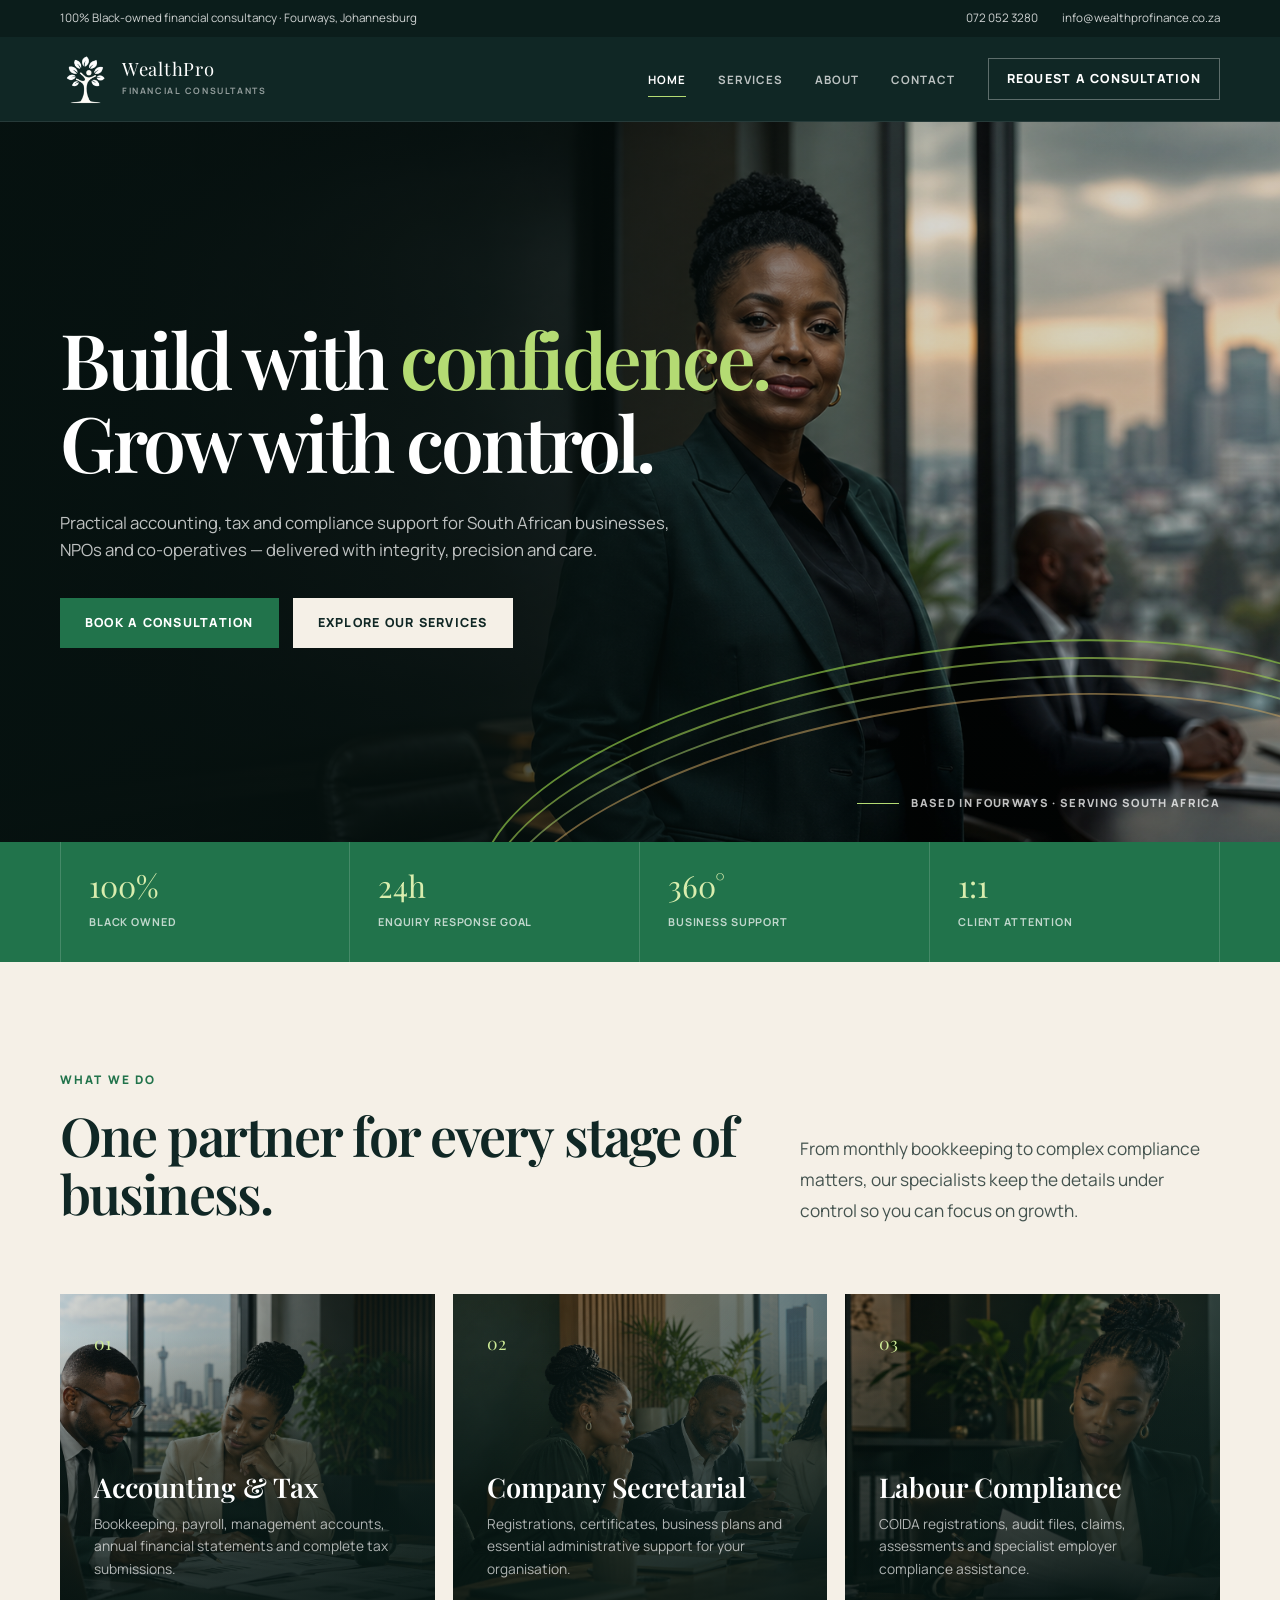
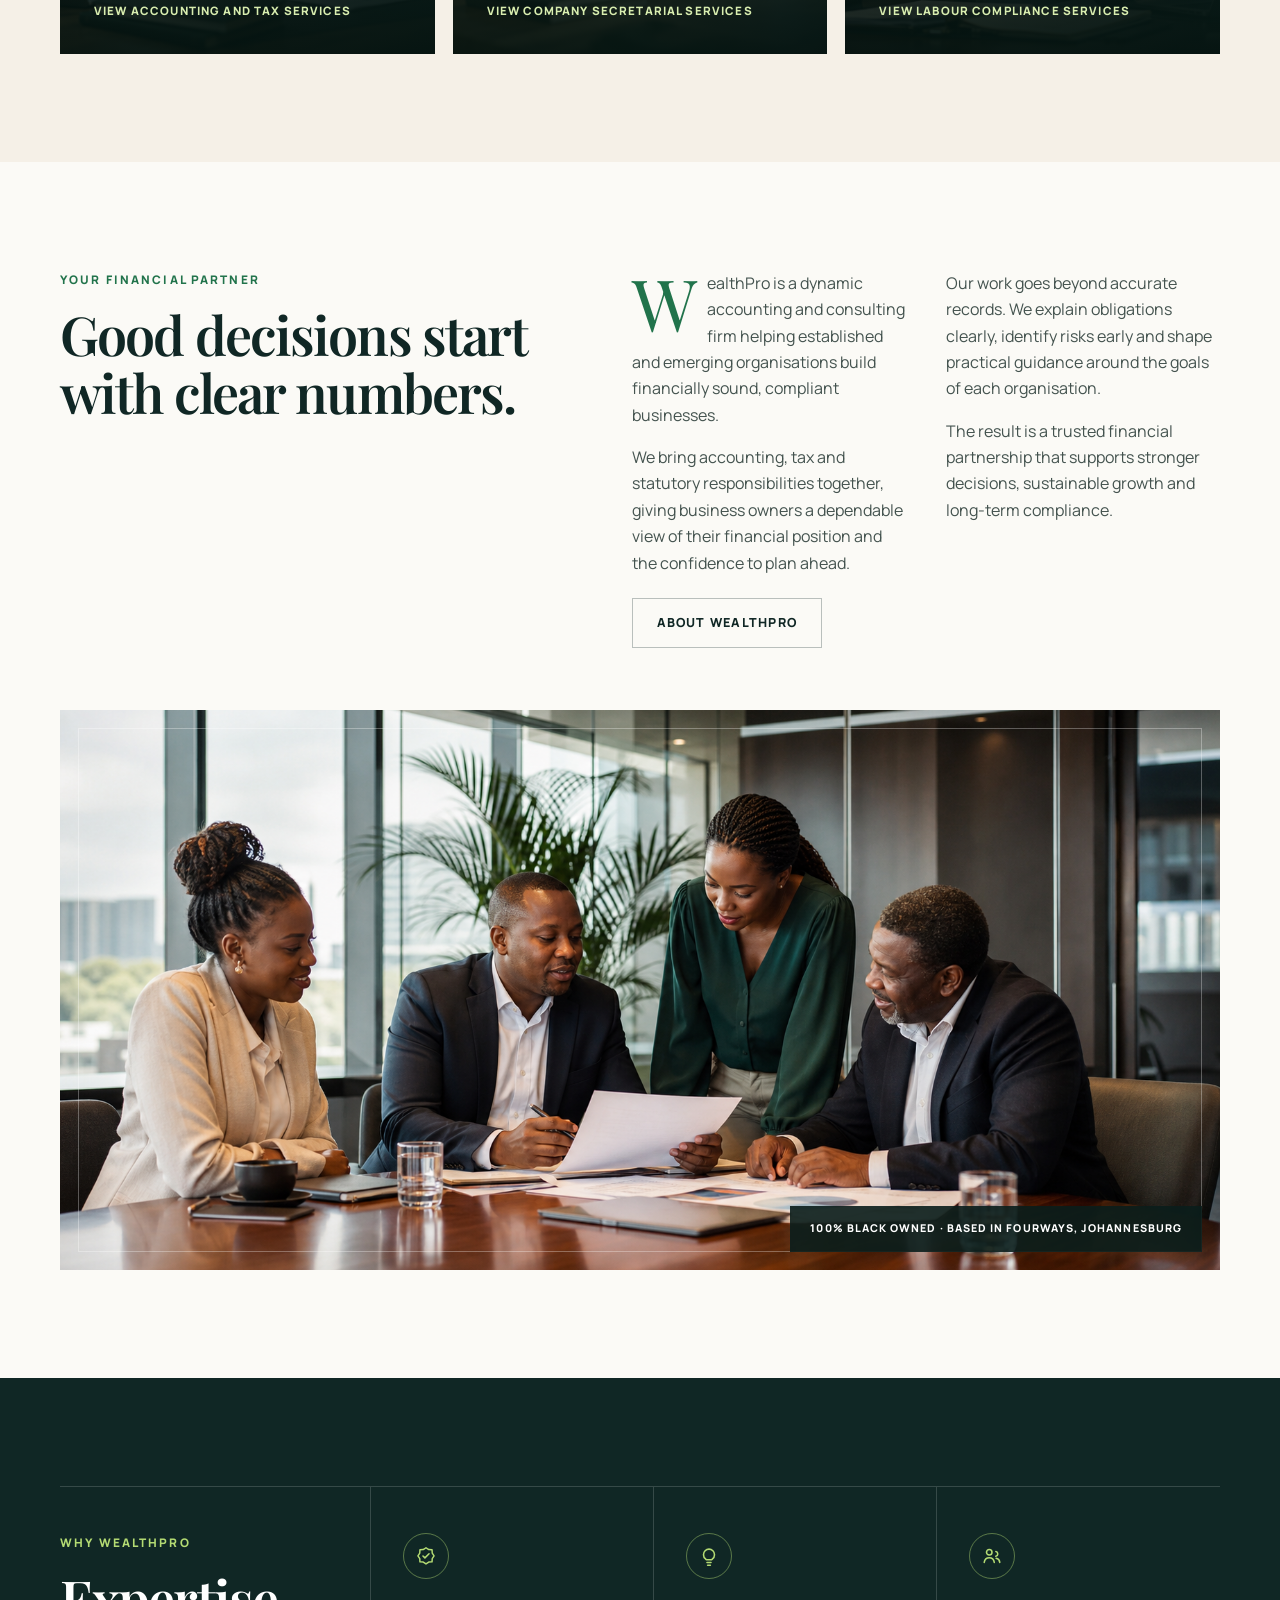
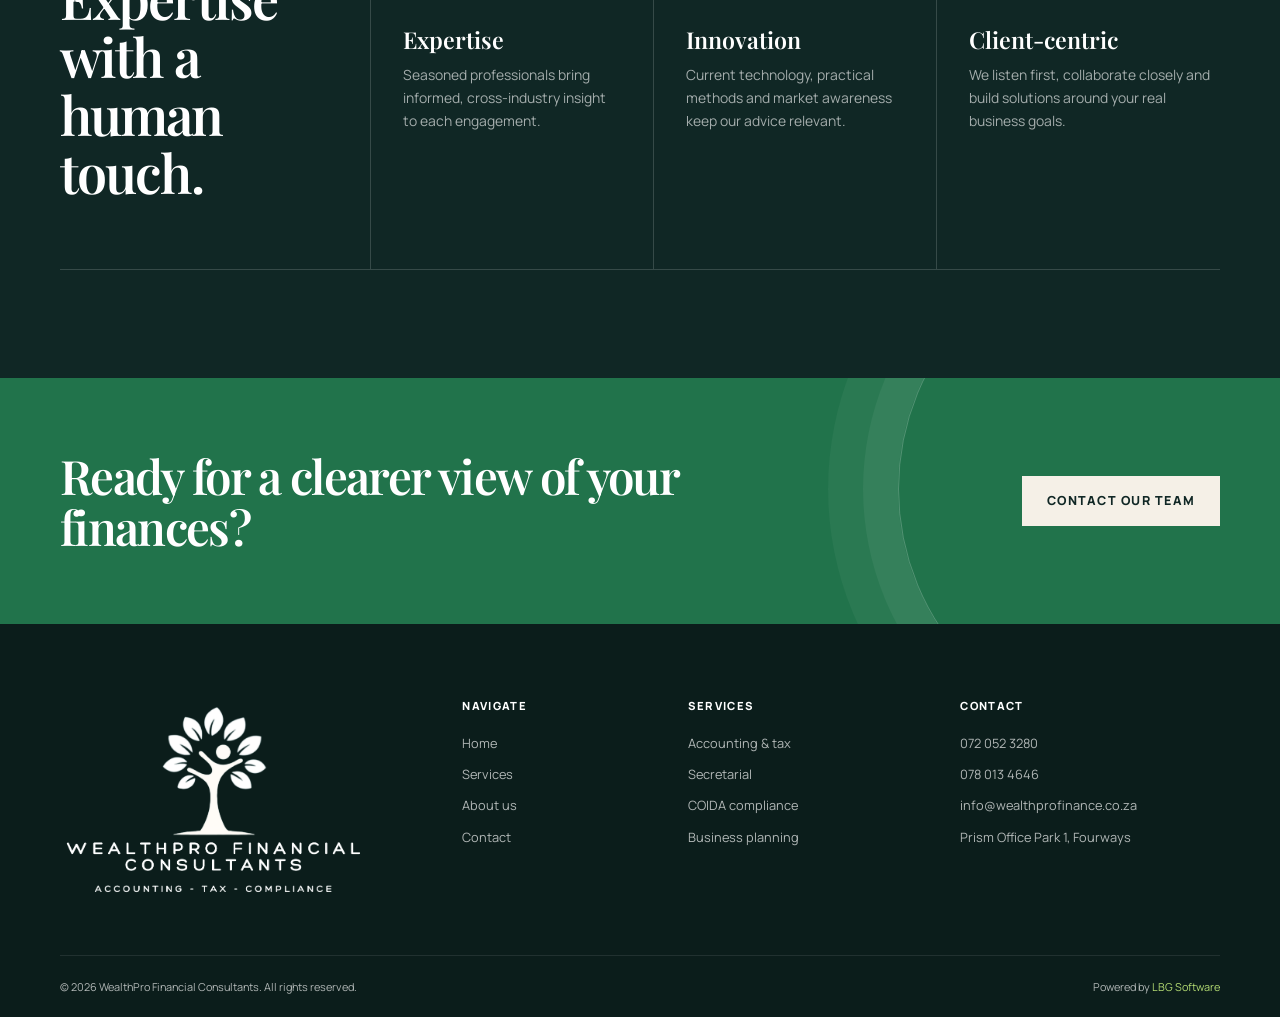
==== commit caf8a885: "Update content and images across multiple pages for improved clarity and branding" ====
--- a/index.html
+++ b/index.html
@@ -77,7 +77,7 @@
             </p>
             <div class="hero-actions">
               <a class="button" href="contact.html"
-                >Book a consultation <span class="arrow">→</span></a
+                >Book a consultation</a
               >
               <a class="button button-light" href="services.html"
                 >Explore our services</a
@@ -134,7 +134,7 @@
                 statements and complete tax submissions.
               </p>
               <a class="text-link" href="services.html#accounting"
-                >View service <span class="arrow">→</span></a
+                >View accounting and tax services</a
               >
             </article>
             <article class="service-card reveal">
@@ -145,7 +145,7 @@
                 administrative support for your organisation.
               </p>
               <a class="text-link" href="services.html#secretarial"
-                >View service <span class="arrow">→</span></a
+                >View company secretarial services</a
               >
             </article>
             <article class="service-card reveal">
@@ -156,7 +156,7 @@
                 specialist employer compliance assistance.
               </p>
               <a class="text-link" href="services.html#compliance"
-                >View service <span class="arrow">→</span></a
+                >View labour compliance services</a
               >
             </article>
           </div>
@@ -194,7 +194,7 @@
                 </p>
               </div>
               <a class="button button-outline home-story-action" href="about.html"
-                >Meet WealthPro <span class="arrow">→</span></a
+                >About WealthPro</a
               >
             </div>
           </div>
@@ -261,7 +261,7 @@
         <div class="container cta-inner reveal">
           <h2>Ready for a clearer view of your finances?</h2>
           <a class="button button-light" href="contact.html"
-            >Talk to our team <span class="arrow">→</span></a
+            >Contact our team</a
           >
         </div>
       </section>
@@ -310,9 +310,9 @@
           >© <span data-year></span> WealthPro Financial Consultants. All rights
           reserved.</span
         ><span
-          >Designed by
-          <a href="https://tadi-i.github.io/My-Profile/" target="_blank" rel="noopener"
-            >Tadiwanashe Songore</a
+          >Powered by
+          <a href="https://www.lbgsoftware.co.za" target="_blank" rel="noopener"
+            >LBG Software</a
           ></span
         >
       </div>
--- a/styles.css
+++ b/styles.css
@@ -37,7 +37,6 @@
 .eyebrow {
   display: flex;
   align-items: center;
-  gap: 12px;
   margin: 0 0 16px;
   color: var(--green);
   font-size: 0.74rem;
@@ -45,7 +44,6 @@
   letter-spacing: 0.18em;
   text-transform: uppercase;
 }
-.eyebrow::before { width: 30px; height: 1px; content: ""; background: currentColor; }
 .section-dark .eyebrow, .hero .eyebrow, .page-hero .eyebrow { color: #b4db73; }
 h1, h2, h3 { margin-top: 0; font-family: var(--serif); font-weight: 600; line-height: 1.08; }
 h1 { font-size: clamp(3.1rem, 6vw, 6.2rem); letter-spacing: -0.045em; }
@@ -76,9 +74,6 @@
 .button-light:hover { background: white; border-color: white; }
 .button-outline { color: var(--ink); background: transparent; border-color: rgba(16,39,37,.28); }
 .button-outline:hover { color: white; background: var(--ink); border-color: var(--ink); }
-.arrow { font-size: 1.15rem; transition: transform .2s ease; }
-.button:hover .arrow, .text-link:hover .arrow { transform: translateX(4px); }
-
 .topbar { padding: 9px 0; color: rgba(255,255,255,.8); background: #0b1d1b; font-size: .73rem; }
 .topbar-inner { display: flex; justify-content: space-between; gap: 20px; }
 .topbar a:hover { color: white; }
@@ -135,9 +130,9 @@
 .services-grid { display: grid; grid-template-columns: repeat(3, 1fr); gap: 18px; }
 .service-card { position: relative; min-height: 360px; display: flex; flex-direction: column; justify-content: flex-end; overflow: hidden; padding: 34px; color: white; background: #263f3b; }
 .service-card::before { position: absolute; inset: 0; content: ""; background: linear-gradient(180deg, transparent 12%, rgba(4,18,15,.88) 100%); z-index: 1; }
-.service-card:nth-child(1) { background: linear-gradient(135deg, rgba(16,39,37,.15), rgba(16,39,37,.9)), url("assets/images/wealthpro-services.png") left center/cover; }
-.service-card:nth-child(2) { background: linear-gradient(135deg, rgba(16,39,37,.25), rgba(16,39,37,.92)), url("assets/images/wealthpro-team.png") center/cover; }
-.service-card:nth-child(3) { background: linear-gradient(135deg, rgba(16,39,37,.1), rgba(16,39,37,.92)), url("assets/images/wealthpro-contact.png") right center/cover; }
+.service-card:nth-child(1) { background: linear-gradient(135deg, rgba(16,39,37,.15), rgba(16,39,37,.9)), url("assets/images/wealthpro-accounting.png") 42% center/cover; }
+.service-card:nth-child(2) { background: linear-gradient(135deg, rgba(16,39,37,.25), rgba(16,39,37,.92)), url("assets/images/wealthpro-advisory.png") 58% center/cover; }
+.service-card:nth-child(3) { background: linear-gradient(135deg, rgba(16,39,37,.1), rgba(16,39,37,.92)), url("assets/images/wealthpro-tax-compliance.png") 68% center/cover; }
 .service-card > * { position: relative; z-index: 2; }
 .card-index { margin-bottom: auto; color: #cce995; font-family: var(--serif); font-size: 1.1rem; }
 .service-card h3 { margin-bottom: 10px; font-size: 1.7rem; }
